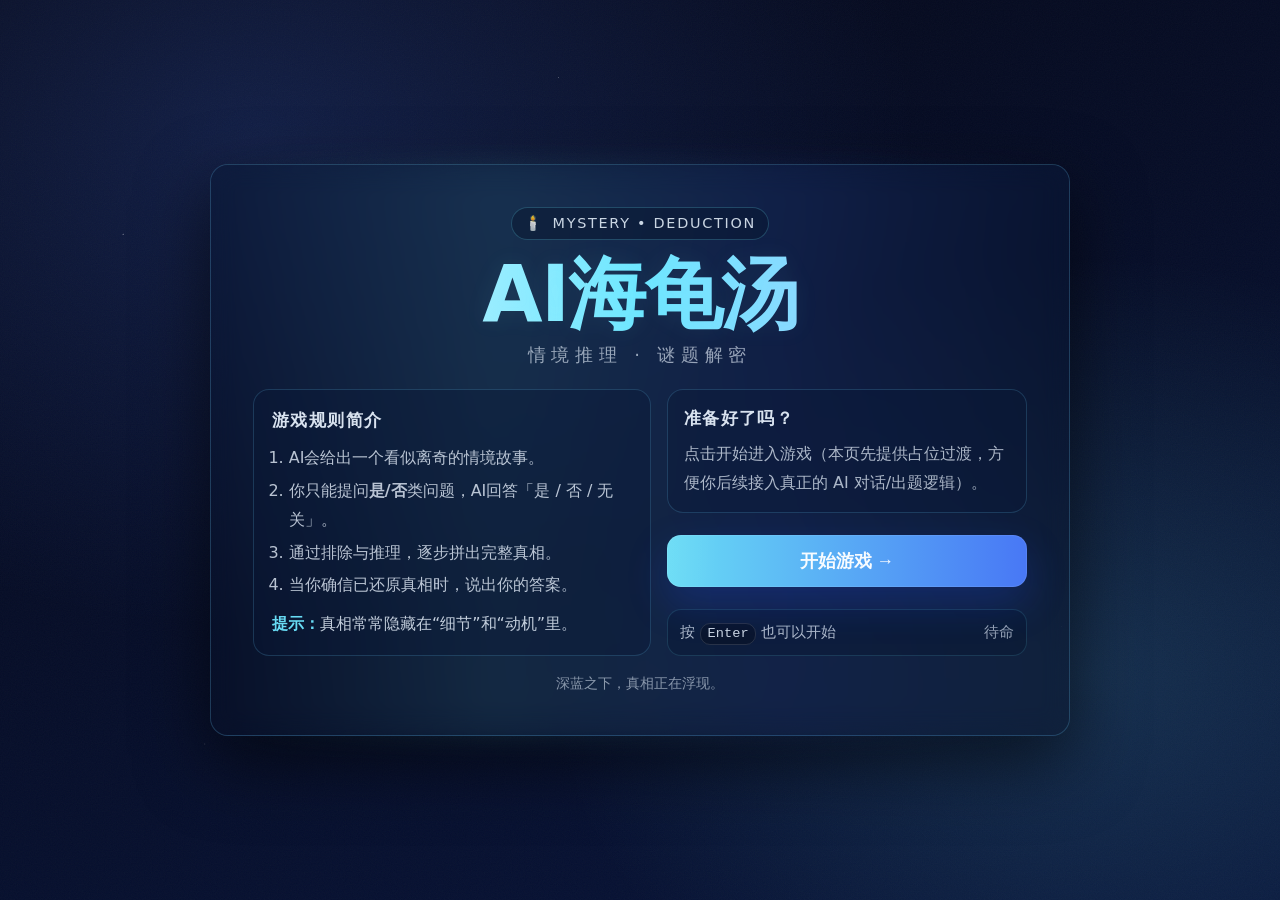
==== index.html @ caad26b7 "update file v1" ====
<!doctype html>
<html lang="zh-CN">
  <head>
    <meta charset="UTF-8" />
    <meta name="viewport" content="width=device-width, initial-scale=1.0" />
    <title>AI海龟汤</title>
    <style>
      :root{
        --bg0:#050818;
        --bg1:#071338;
        --card:rgba(10, 24, 55, .52);
        --cardBorder:rgba(110, 208, 255, .22);
        --text:#eaf4ff;
        --muted:rgba(234, 244, 255, .78);
        --muted2:rgba(234, 244, 255, .62);
        --aqua:#6ee7ff;
        --blue:#4c7dff;
        --glow:rgba(110, 231, 255, .35);
        --shadow:rgba(0,0,0,.55);
        --radius:18px;
      }

      *{ box-sizing:border-box; }
      html, body{ height:100%; }
      body{
        margin:0;
        color:var(--text);
        font-family: ui-sans-serif, system-ui, -apple-system, "Segoe UI", Roboto, "PingFang SC", "Noto Sans CJK SC", "Microsoft YaHei", Arial, sans-serif;
        background: radial-gradient(1200px 900px at 20% 15%, rgba(76, 125, 255, .18) 0%, transparent 55%),
                    radial-gradient(900px 700px at 85% 75%, rgba(110, 231, 255, .14) 0%, transparent 60%),
                    linear-gradient(160deg, var(--bg0), var(--bg1));
        overflow-x:hidden;
      }

      .bg{
        position:fixed;
        inset:0;
        pointer-events:none;
        z-index:-1;
      }
      .bg::before{
        content:"";
        position:absolute;
        inset:-40px;
        background:
          radial-gradient(2px 2px at 12% 28%, rgba(255,255,255,.55), rgba(255,255,255,0) 55%),
          radial-gradient(1px 1px at 44% 12%, rgba(255,255,255,.45), rgba(255,255,255,0) 60%),
          radial-gradient(1.5px 1.5px at 73% 31%, rgba(255,255,255,.35), rgba(255,255,255,0) 62%),
          radial-gradient(1px 1px at 81% 68%, rgba(255,255,255,.30), rgba(255,255,255,0) 60%),
          radial-gradient(1.5px 1.5px at 18% 80%, rgba(255,255,255,.28), rgba(255,255,255,0) 62%);
        filter: blur(.2px);
        opacity:.75;
      }
      .bg::after{
        content:"";
        position:absolute;
        inset:0;
        background-image:url("data:image/svg+xml,%3Csvg xmlns='http://www.w3.org/2000/svg' width='180' height='180'%3E%3Cfilter id='n'%3E%3CfeTurbulence type='fractalNoise' baseFrequency='.85' numOctaves='3' stitchTiles='stitch'/%3E%3C/filter%3E%3Crect width='100%25' height='100%25' filter='url(%23n)' opacity='.25'/%3E%3C/svg%3E");
        background-size:180px 180px;
        opacity:.14;
        mix-blend-mode: overlay;
      }

      .wrap{
        min-height:100%;
        display:grid;
        place-items:center;
        padding: clamp(18px, 4vw, 48px);
      }

      .shell{
        width:min(860px, 100%);
        position:relative;
      }

      .card{
        border-radius: var(--radius);
        background: linear-gradient(180deg, rgba(10, 24, 55, .62), rgba(7, 14, 34, .42));
        border: 1px solid var(--cardBorder);
        box-shadow: 0 26px 70px var(--shadow);
        overflow:hidden;
      }

      .card__inner{
        padding: clamp(18px, 3.4vw, 42px);
        backdrop-filter: blur(12px);
        -webkit-backdrop-filter: blur(12px);
        position:relative;
      }

      .edgeGlow{
        position:absolute;
        inset:-2px;
        background: linear-gradient(90deg, transparent, rgba(110,231,255,.18), rgba(76,125,255,.16), transparent);
        filter: blur(14px);
        opacity:.65;
        pointer-events:none;
      }

      .badge{
        display:inline-flex;
        align-items:center;
        gap:.55rem;
        padding:.45rem .75rem;
        border-radius:999px;
        border:1px solid rgba(110,231,255,.22);
        background: rgba(7, 20, 46, .45);
        color: rgba(234,244,255,.86);
        font-size: .9rem;
        letter-spacing: .12em;
        text-transform: uppercase;
      }

      .title{
        margin: 14px 0 8px;
        font-size: clamp(44px, 6.6vw, 78px);
        font-weight: 900;
        line-height: 1.04;
        letter-spacing: -0.02em;
        text-align:center;
        background: linear-gradient(90deg, #dff8ff, var(--aqua), #b2c7ff);
        -webkit-background-clip:text;
        background-clip:text;
        color: transparent;
        text-shadow: 0 0 24px rgba(110,231,255,.08);
      }

      .subtitle{
        margin:0 0 22px;
        text-align:center;
        color: var(--muted2);
        font-size: clamp(14px, 2.5vw, 18px);
        letter-spacing:.32em;
      }

      .grid{
        display:grid;
        grid-template-columns: 1.05fr .95fr;
        gap: 16px;
        margin-top: 18px;
      }

      .panel{
        border-radius: 16px;
        border: 1px solid rgba(110, 208, 255, .18);
        background: rgba(10, 24, 55, .36);
        padding: 18px;
      }

      .panel h2{
        margin:0 0 12px;
        font-size: 1.08rem;
        letter-spacing: .08em;
        color: rgba(234,244,255,.92);
      }

      .rules{
        margin:0;
        padding-left: 1.05rem;
        color: var(--muted);
        line-height:1.8;
      }
      .rules li{ margin: .25rem 0; }

      .hint{
        margin: 10px 0 0;
        color: rgba(234,244,255,.82);
        line-height:1.7;
      }
      .hint strong{ color: rgba(110,231,255,.95); }

      .ctaArea{
        display:flex;
        flex-direction:column;
        justify-content:space-between;
        gap: 12px;
      }

      .cta{
        width:100%;
        border:0;
        border-radius: 14px;
        padding: 14px 16px;
        font-weight: 800;
        font-size: 1.1rem;
        color: rgba(255,255,255,.96);
        background: linear-gradient(90deg, rgba(110,231,255,.95), rgba(76,125,255,.95));
        box-shadow: 0 16px 40px rgba(33, 78, 255, .22), 0 0 0 1px rgba(255,255,255,.08) inset;
        position:relative;
        cursor:pointer;
        transform: translateZ(0);
        transition: transform .18s ease, box-shadow .18s ease, filter .18s ease;
        overflow:hidden;
      }
      .cta::before{
        content:"";
        position:absolute;
        inset:-40% -60%;
        background: radial-gradient(circle at 30% 30%, rgba(255,255,255,.55), rgba(255,255,255,0) 55%);
        transform: translateX(-35%);
        opacity:.55;
        transition: transform .28s ease, opacity .28s ease;
      }
      .cta:hover{
        transform: translateY(-2px);
        box-shadow: 0 22px 56px rgba(33, 78, 255, .32), 0 0 0 1px rgba(255,255,255,.12) inset, 0 0 44px rgba(110,231,255,.12);
        filter: saturate(1.06);
      }
      .cta:hover::before{
        transform: translateX(0%);
        opacity:.72;
      }
      .cta:active{
        transform: translateY(0px) scale(.99);
      }
      .cta:focus-visible{
        outline: 3px solid rgba(110,231,255,.38);
        outline-offset: 3px;
      }

      .mini{
        display:flex;
        gap: 10px;
        align-items:center;
        justify-content:space-between;
        color: rgba(234,244,255,.72);
        font-size: .95rem;
        padding: 12px 12px;
        border-radius: 14px;
        background: rgba(7, 20, 46, .35);
        border: 1px solid rgba(110,231,255,.14);
      }

      .kbd{
        font-family: ui-monospace, SFMono-Regular, Menlo, Monaco, Consolas, "Liberation Mono", "Courier New", monospace;
        font-size:.9em;
        padding:.18em .5em;
        border-radius: 10px;
        border: 1px solid rgba(255,255,255,.12);
        background: rgba(0,0,0,.25);
        color: rgba(234,244,255,.86);
      }

      .footer{
        margin-top: 18px;
        text-align:center;
        color: rgba(234,244,255,.55);
        font-size: .9rem;
      }

      /* simple page transition */
      .stage{
        display:none;
        text-align:center;
        padding: clamp(22px, 4vw, 50px);
      }
      .stage.is-on{ display:block; }
      .stage h2{
        margin:0 0 10px;
        font-size: clamp(26px, 4vw, 38px);
        letter-spacing:.02em;
      }
      .stage p{
        margin: 0 auto 18px;
        max-width: 56ch;
        color: rgba(234,244,255,.72);
        line-height:1.8;
      }
      .ghost{
        border:1px solid rgba(110,231,255,.26);
        background: rgba(7, 20, 46, .35);
        color: rgba(234,244,255,.92);
        padding: 12px 14px;
        border-radius: 14px;
        font-weight: 700;
        cursor:pointer;
        transition: transform .18s ease, border-color .18s ease, background .18s ease;
      }
      .ghost:hover{
        transform: translateY(-1px);
        border-color: rgba(110,231,255,.42);
        background: rgba(7, 20, 46, .5);
      }
      .ghost:active{
        transform: translateY(0px);
      }

      @media (max-width: 780px){
        .grid{ grid-template-columns: 1fr; }
        .panel{ padding: 16px; }
        .subtitle{ letter-spacing: .22em; }
        .mini{ font-size: .92rem; }
      }

      @media (prefers-reduced-motion: reduce){
        .cta, .cta::before, .ghost{ transition:none; }
        .cta:hover{ transform:none; }
      }
    </style>
  </head>
  <body>
    <div class="bg" aria-hidden="true"></div>
    <main class="wrap">
      <div class="shell">
        <div class="card" role="region" aria-label="AI海龟汤欢迎页">
          <div class="edgeGlow" aria-hidden="true"></div>
          <div class="card__inner">
            <section id="welcome">
              <div style="display:flex; justify-content:center;">
                <span class="badge" aria-label="游戏类型">
                  <span aria-hidden="true">🕯️</span>
                  <span>mystery • deduction</span>
                </span>
              </div>
              <h1 class="title">AI海龟汤</h1>
              <p class="subtitle">情境推理 · 谜题解密</p>

              <div class="grid">
                <div class="panel">
                  <h2>游戏规则简介</h2>
                  <ol class="rules">
                    <li>AI会给出一个看似离奇的情境故事。</li>
                    <li>你只能提问<strong>是/否</strong>类问题，AI回答「是 / 否 / 无关」。</li>
                    <li>通过排除与推理，逐步拼出完整真相。</li>
                    <li>当你确信已还原真相时，说出你的答案。</li>
                  </ol>
                  <p class="hint"><strong>提示：</strong>真相常常隐藏在“细节”和“动机”里。</p>
                </div>

                <div class="ctaArea">
                  <div class="panel" style="padding: 16px 16px 14px;">
                    <h2 style="margin-bottom:10px;">准备好了吗？</h2>
                    <p style="margin:0; color: rgba(234,244,255,.72); line-height:1.8;">
                      点击开始进入游戏（本页先提供占位过渡，方便你后续接入真正的 AI 对话/出题逻辑）。
                    </p>
                  </div>

                  <button id="startBtn" class="cta" type="button">
                    开始游戏 <span aria-hidden="true">→</span>
                  </button>

                  <div class="mini" aria-label="快捷键提示">
                    <span>按 <span class="kbd">Enter</span> 也可以开始</span>
                    <span id="status" aria-live="polite" style="color: rgba(234,244,255,.62);">待命</span>
                  </div>
                </div>
              </div>

              <div class="footer">深蓝之下，真相正在浮现。</div>
            </section>

            <section id="stage" class="stage" aria-label="游戏占位页">
              <h2>游戏即将开始</h2>
              <p>
                这里是“开始游戏”的过渡页。你可以把后续的对话界面、出题逻辑、计时/提示等功能接到这里。
                目前我保留了欢迎页的风格与布局，方便你继续扩展。
              </p>
              <div style="display:flex; gap:10px; justify-content:center; flex-wrap:wrap;">
                <button id="backBtn" class="ghost" type="button">返回欢迎页</button>
                <button id="againBtn" class="ghost" type="button">再来一次过渡</button>
              </div>
              <div class="footer" style="margin-top: 16px;">下一步：把 AI 对话组件挂载到这里。</div>
            </section>
          </div>
        </div>
      </div>
    </main>

    <script>
      (function () {
        const startBtn = document.getElementById("startBtn");
        const backBtn = document.getElementById("backBtn");
        const againBtn = document.getElementById("againBtn");
        const welcome = document.getElementById("welcome");
        const stage = document.getElementById("stage");
        const status = document.getElementById("status");

        const setStatus = (text) => {
          if (!status) return;
          status.textContent = text;
        };

        const enterStage = () => {
          setStatus("进入中…");
          startBtn.disabled = true;
          startBtn.style.opacity = "0.92";
          startBtn.style.cursor = "wait";

          window.setTimeout(() => {
            welcome.style.display = "none";
            stage.classList.add("is-on");
            setStatus("已进入");
            startBtn.disabled = false;
            startBtn.style.opacity = "";
            startBtn.style.cursor = "";
          }, 380);
        };

        const backToWelcome = () => {
          stage.classList.remove("is-on");
          welcome.style.display = "";
          setStatus("待命");
          startBtn.focus();
        };

        startBtn.addEventListener("click", enterStage);
        backBtn.addEventListener("click", backToWelcome);
        againBtn.addEventListener("click", () => {
          backToWelcome();
          window.setTimeout(enterStage, 120);
        });

        window.addEventListener("keydown", (e) => {
          if (e.key === "Enter" && !e.isComposing) {
            if (stage.classList.contains("is-on")) return;
            enterStage();
          }
          if (e.key === "Escape") {
            if (stage.classList.contains("is-on")) backToWelcome();
          }
        });
      })();
    </script>
  </body>
</html>
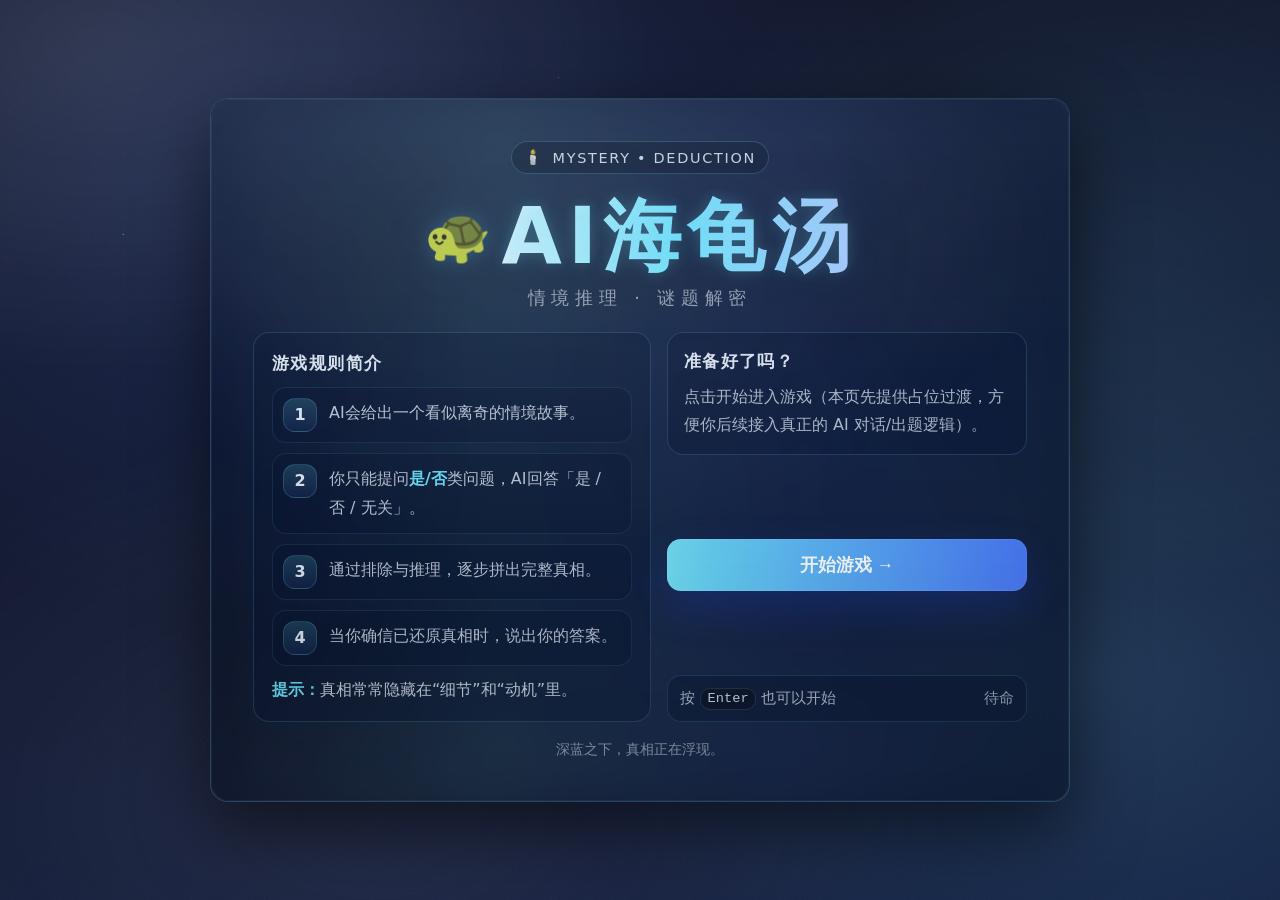
==== commit 8802616c: "1. 背景加上迷雾效果，加入旧纸张、锈迹、指纹、墨迹、撕裂的边缘 2. 标题加上发光效果，松散些 3. 添加一个海龟的emoji图标 4. 规则文字改成更易读的排版" ====
--- a/index.html
+++ b/index.html
@@ -61,6 +61,41 @@
         mix-blend-mode: overlay;
       }
 
+      /* Fog layer + aged paper / stains / fingerprints / ink */
+      .fog{
+        position:fixed;
+        inset:-20%;
+        pointer-events:none;
+        z-index:-1;
+        opacity:.9;
+        filter: blur(18px);
+        mix-blend-mode: screen;
+        background:
+          radial-gradient(900px 520px at 20% 18%, rgba(255,255,255,.11), rgba(255,255,255,0) 62%),
+          radial-gradient(820px 560px at 78% 34%, rgba(110,231,255,.10), rgba(255,255,255,0) 62%),
+          radial-gradient(920px 600px at 35% 78%, rgba(255,255,255,.08), rgba(255,255,255,0) 64%);
+        animation: fogDrift 18s ease-in-out infinite alternate;
+      }
+      .fog::before{
+        content:"";
+        position:absolute;
+        inset:0;
+        background-image:url("data:image/svg+xml,%3Csvg xmlns='http://www.w3.org/2000/svg' width='420' height='420'%3E%3Cfilter id='t'%3E%3CfeTurbulence type='fractalNoise' baseFrequency='.55' numOctaves='2' stitchTiles='stitch'/%3E%3C/filter%3E%3Crect width='100%25' height='100%25' filter='url(%23t)' opacity='.55'/%3E%3C/svg%3E");
+        background-size:420px 420px;
+        opacity:.22;
+        mix-blend-mode: overlay;
+        animation: fogGrain 9s linear infinite;
+      }
+      @keyframes fogDrift{
+        0%{ transform: translate3d(-2.5%, -1.2%, 0) scale(1.03); }
+        50%{ transform: translate3d(2.2%, 1.6%, 0) scale(1.06); }
+        100%{ transform: translate3d(1.0%, -2.2%, 0) scale(1.05); }
+      }
+      @keyframes fogGrain{
+        0%{ transform: translate3d(0,0,0); }
+        100%{ transform: translate3d(-3.5%, 2.5%, 0); }
+      }
+
       .wrap{
         min-height:100%;
         display:grid;
@@ -79,6 +114,7 @@
         border: 1px solid var(--cardBorder);
         box-shadow: 0 26px 70px var(--shadow);
         overflow:hidden;
+        position:relative;
       }
 
       .card__inner{
@@ -86,6 +122,55 @@
         backdrop-filter: blur(12px);
         -webkit-backdrop-filter: blur(12px);
         position:relative;
+      }
+
+      /* torn edge mask + paper / stains overlays inside card */
+      .card::before{
+        content:"";
+        position:absolute;
+        inset:0;
+        pointer-events:none;
+        background:
+          radial-gradient(260px 210px at 78% 22%, rgba(179, 110, 55, .16), rgba(179, 110, 55, 0) 68%),
+          radial-gradient(320px 240px at 18% 78%, rgba(0, 0, 0, .22), rgba(0, 0, 0, 0) 66%),
+          radial-gradient(220px 200px at 22% 22%, rgba(20, 10, 0, .18), rgba(20, 10, 0, 0) 64%),
+          radial-gradient(300px 260px at 68% 72%, rgba(10, 16, 40, .18), rgba(10, 16, 40, 0) 62%);
+        mix-blend-mode: overlay;
+        opacity:.75;
+      }
+      .card::after{
+        content:"";
+        position:absolute;
+        inset:0;
+        pointer-events:none;
+        background:
+          /* old paper grain */
+          url("data:image/svg+xml,%3Csvg xmlns='http://www.w3.org/2000/svg' width='360' height='360'%3E%3Cfilter id='n'%3E%3CfeTurbulence type='fractalNoise' baseFrequency='.9' numOctaves='4' stitchTiles='stitch'/%3E%3C/filter%3E%3Crect width='100%25' height='100%25' filter='url(%23n)' opacity='.55'/%3E%3C/svg%3E"),
+          /* fingerprint-ish rings */
+          url(\"data:image/svg+xml,%3Csvg xmlns='http://www.w3.org/2000/svg' width='480' height='480'%3E%3Cg opacity='.55'%3E%3Cpath d='M240 84c-66 0-120 54-120 120 0 75 42 96 42 154 0 22-10 36-10 36' fill='none' stroke='rgba(255,255,255,.55)' stroke-width='1.2'/%3E%3Cpath d='M240 108c-52 0-94 42-94 94 0 64 36 82 36 138 0 17-7 30-7 30' fill='none' stroke='rgba(255,255,255,.5)' stroke-width='1.1'/%3E%3Cpath d='M240 132c-38 0-70 32-70 70 0 50 28 66 28 116 0 14-5 26-5 26' fill='none' stroke='rgba(255,255,255,.46)' stroke-width='1.05'/%3E%3Cpath d='M240 156c-26 0-46 20-46 46 0 36 20 50 20 92 0 12-4 22-4 22' fill='none' stroke='rgba(255,255,255,.42)' stroke-width='1.0'/%3E%3C/g%3E%3C/svg%3E\");
+        background-size: 360px 360px, 520px 520px;
+        background-position: 0 0, 78% 20%;
+        opacity:.10;
+        mix-blend-mode: soft-light;
+      }
+      .torn{
+        position:absolute;
+        inset:0;
+        pointer-events:none;
+        z-index:2;
+        opacity:.85;
+        filter: drop-shadow(0 20px 40px rgba(0,0,0,.45));
+        mask-image: url(\"data:image/svg+xml,%3Csvg xmlns='http://www.w3.org/2000/svg' viewBox='0 0 100 100'%3E%3Cpath d='M1 3 C 6 1, 10 4, 15 2 C 20 1, 25 5, 30 3 C 35 2, 40 4, 45 2 C 50 1, 55 5, 60 3 C 65 2, 70 4, 75 2 C 80 1, 85 5, 90 3 C 95 2, 98 4, 99 3 L 99 97 C 96 99, 92 96, 88 98 C 84 99, 80 95, 76 97 C 72 98, 68 96, 64 98 C 60 99, 56 95, 52 97 C 48 98, 44 96, 40 98 C 36 99, 32 95, 28 97 C 24 98, 20 96, 16 98 C 12 99, 8 95, 4 97 C 2 98, 1 97, 1 97 Z' fill='white'/%3E%3C/svg%3E\");
+        -webkit-mask-image: url(\"data:image/svg+xml,%3Csvg xmlns='http://www.w3.org/2000/svg' viewBox='0 0 100 100'%3E%3Cpath d='M1 3 C 6 1, 10 4, 15 2 C 20 1, 25 5, 30 3 C 35 2, 40 4, 45 2 C 50 1, 55 5, 60 3 C 65 2, 70 4, 75 2 C 80 1, 85 5, 90 3 C 95 2, 98 4, 99 3 L 99 97 C 96 99, 92 96, 88 98 C 84 99, 80 95, 76 97 C 72 98, 68 96, 64 98 C 60 99, 56 95, 52 97 C 48 98, 44 96, 40 98 C 36 99, 32 95, 28 97 C 24 98, 20 96, 16 98 C 12 99, 8 95, 4 97 C 2 98, 1 97, 1 97 Z' fill='white'/%3E%3C/svg%3E\");
+        mask-size: 100% 100%;
+        -webkit-mask-size: 100% 100%;
+        mask-repeat:no-repeat;
+        -webkit-mask-repeat:no-repeat;
+        background:
+          radial-gradient(80% 70% at 40% 20%, rgba(255,255,255,.08), rgba(255,255,255,0) 70%),
+          linear-gradient(180deg, rgba(255,255,255,.06), rgba(255,255,255,0) 40%, rgba(0,0,0,.12));
+        border-radius: var(--radius);
+        box-shadow: 0 0 0 1px rgba(255,255,255,.06) inset;
       }
 
       .edgeGlow{
@@ -116,13 +201,31 @@
         font-size: clamp(44px, 6.6vw, 78px);
         font-weight: 900;
         line-height: 1.04;
-        letter-spacing: -0.02em;
+        letter-spacing: 0.08em; /* looser */
         text-align:center;
         background: linear-gradient(90deg, #dff8ff, var(--aqua), #b2c7ff);
         -webkit-background-clip:text;
         background-clip:text;
         color: transparent;
-        text-shadow: 0 0 24px rgba(110,231,255,.08);
+        text-shadow:
+          0 0 14px rgba(110,231,255,.20),
+          0 0 32px rgba(110,231,255,.14),
+          0 0 58px rgba(76,125,255,.10);
+        filter: drop-shadow(0 12px 28px rgba(0,0,0,.35));
+      }
+      .titleRow{
+        display:flex;
+        align-items:center;
+        justify-content:center;
+        gap: .65rem;
+        margin-top: 8px;
+      }
+      .turtle{
+        font-size: clamp(34px, 5.2vw, 54px);
+        filter:
+          drop-shadow(0 0 10px rgba(110,231,255,.20))
+          drop-shadow(0 0 24px rgba(76,125,255,.10));
+        transform: translateY(2px);
       }
 
       .subtitle{
@@ -156,11 +259,41 @@
 
       .rules{
         margin:0;
-        padding-left: 1.05rem;
+        padding:0;
+        list-style:none;
         color: var(--muted);
-        line-height:1.8;
-      }
-      .rules li{ margin: .25rem 0; }
+        line-height:1.85;
+      }
+      .rules li{
+        display:flex;
+        gap: 12px;
+        padding: 10px 10px;
+        border-radius: 14px;
+        background: rgba(7, 20, 46, .26);
+        border: 1px solid rgba(110,231,255,.10);
+      }
+      .rules li + li{ margin-top: 10px; }
+      .rules .num{
+        width: 34px;
+        height: 34px;
+        flex: 0 0 34px;
+        display:grid;
+        place-items:center;
+        border-radius: 12px;
+        background: linear-gradient(180deg, rgba(110,231,255,.18), rgba(76,125,255,.10));
+        border: 1px solid rgba(110,231,255,.18);
+        color: rgba(234,244,255,.92);
+        font-weight: 800;
+        font-variant-numeric: tabular-nums;
+      }
+      .rules .txt{
+        flex:1;
+        min-width: 0;
+      }
+      .rules strong{
+        color: rgba(110,231,255,.95);
+        font-weight: 800;
+      }
 
       .hint{
         margin: 10px 0 0;
@@ -290,6 +423,7 @@
         .panel{ padding: 16px; }
         .subtitle{ letter-spacing: .22em; }
         .mini{ font-size: .92rem; }
+        .rules li{ padding: 10px 10px; }
       }
 
       @media (prefers-reduced-motion: reduce){
@@ -300,10 +434,12 @@
   </head>
   <body>
     <div class="bg" aria-hidden="true"></div>
+    <div class="fog" aria-hidden="true"></div>
     <main class="wrap">
       <div class="shell">
         <div class="card" role="region" aria-label="AI海龟汤欢迎页">
           <div class="edgeGlow" aria-hidden="true"></div>
+          <div class="torn" aria-hidden="true"></div>
           <div class="card__inner">
             <section id="welcome">
               <div style="display:flex; justify-content:center;">
@@ -312,18 +448,33 @@
                   <span>mystery • deduction</span>
                 </span>
               </div>
-              <h1 class="title">AI海龟汤</h1>
+              <div class="titleRow" aria-label="游戏标题">
+                <span class="turtle" aria-hidden="true">🐢</span>
+                <h1 class="title">AI海龟汤</h1>
+              </div>
               <p class="subtitle">情境推理 · 谜题解密</p>
 
               <div class="grid">
                 <div class="panel">
                   <h2>游戏规则简介</h2>
-                  <ol class="rules">
-                    <li>AI会给出一个看似离奇的情境故事。</li>
-                    <li>你只能提问<strong>是/否</strong>类问题，AI回答「是 / 否 / 无关」。</li>
-                    <li>通过排除与推理，逐步拼出完整真相。</li>
-                    <li>当你确信已还原真相时，说出你的答案。</li>
-                  </ol>
+                  <ul class="rules" aria-label="规则列表">
+                    <li>
+                      <span class="num" aria-hidden="true">1</span>
+                      <span class="txt">AI会给出一个看似离奇的情境故事。</span>
+                    </li>
+                    <li>
+                      <span class="num" aria-hidden="true">2</span>
+                      <span class="txt">你只能提问<strong>是/否</strong>类问题，AI回答「是 / 否 / 无关」。</span>
+                    </li>
+                    <li>
+                      <span class="num" aria-hidden="true">3</span>
+                      <span class="txt">通过排除与推理，逐步拼出完整真相。</span>
+                    </li>
+                    <li>
+                      <span class="num" aria-hidden="true">4</span>
+                      <span class="txt">当你确信已还原真相时，说出你的答案。</span>
+                    </li>
+                  </ul>
                   <p class="hint"><strong>提示：</strong>真相常常隐藏在“细节”和“动机”里。</p>
                 </div>
 
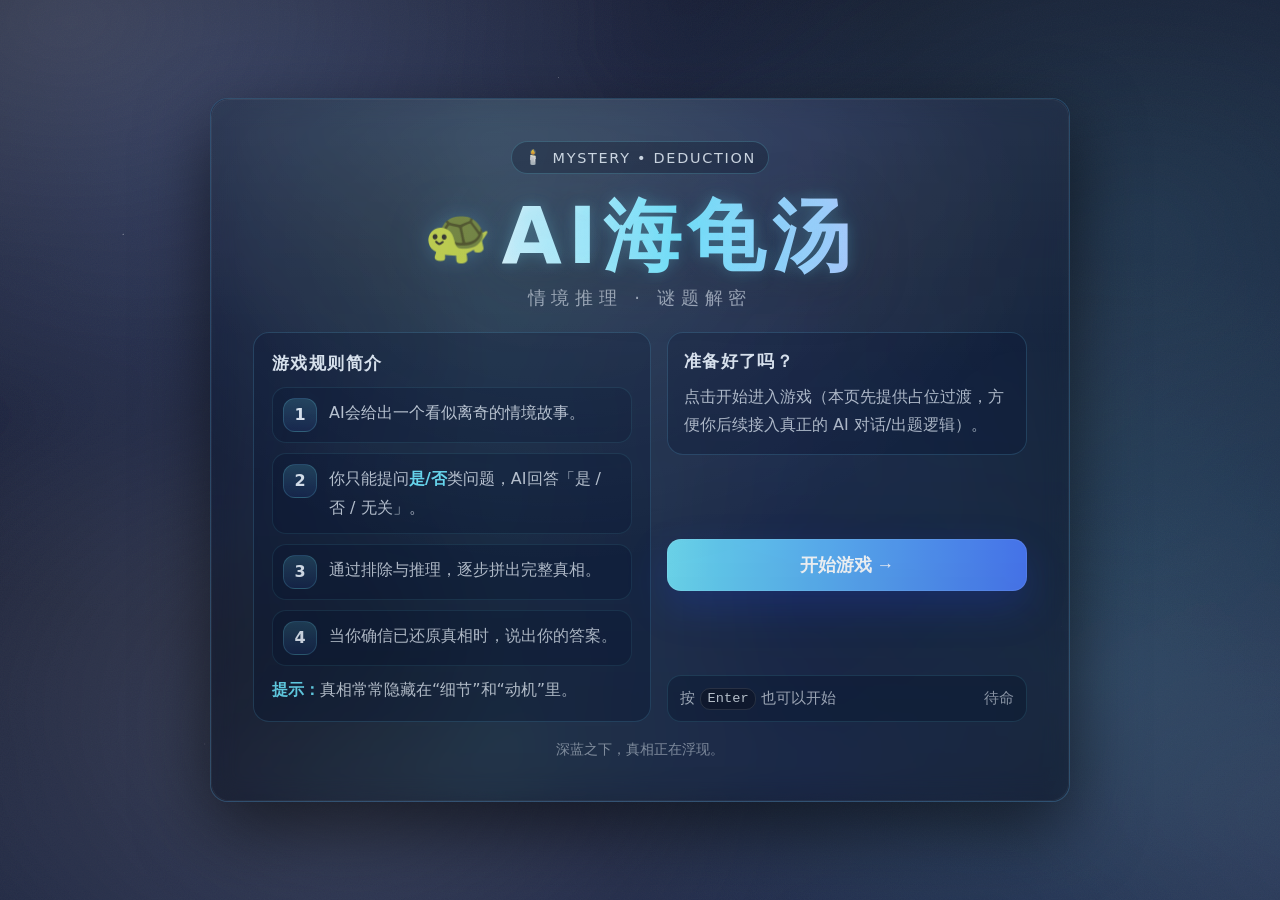
==== commit 5869dfea: "add game v1" ====
--- a/index.html
+++ b/index.html
@@ -8,6 +8,8 @@
       :root{
         --bg0:#050818;
         --bg1:#071338;
+        --paperWarm: rgba(210, 176, 110, .18);
+        --paperWarm2: rgba(170, 120, 60, .14);
         --card:rgba(10, 24, 55, .52);
         --cardBorder:rgba(110, 208, 255, .22);
         --text:#eaf4ff;
@@ -67,14 +69,15 @@
         inset:-20%;
         pointer-events:none;
         z-index:-1;
-        opacity:.9;
-        filter: blur(18px);
+        opacity:1;
+        filter: blur(16px) contrast(1.06);
         mix-blend-mode: screen;
         background:
-          radial-gradient(900px 520px at 20% 18%, rgba(255,255,255,.11), rgba(255,255,255,0) 62%),
-          radial-gradient(820px 560px at 78% 34%, rgba(110,231,255,.10), rgba(255,255,255,0) 62%),
-          radial-gradient(920px 600px at 35% 78%, rgba(255,255,255,.08), rgba(255,255,255,0) 64%);
-        animation: fogDrift 18s ease-in-out infinite alternate;
+          radial-gradient(980px 640px at 18% 16%, rgba(255,255,255,.14), rgba(255,255,255,0) 64%),
+          radial-gradient(880px 620px at 78% 32%, rgba(110,231,255,.12), rgba(255,255,255,0) 64%),
+          radial-gradient(1020px 720px at 34% 78%, rgba(255,255,255,.11), rgba(255,255,255,0) 66%),
+          radial-gradient(860px 600px at 88% 82%, rgba(255,255,255,.08), rgba(255,255,255,0) 64%);
+        animation: fogDrift 12s ease-in-out infinite alternate;
       }
       .fog::before{
         content:"";
@@ -82,18 +85,35 @@
         inset:0;
         background-image:url("data:image/svg+xml,%3Csvg xmlns='http://www.w3.org/2000/svg' width='420' height='420'%3E%3Cfilter id='t'%3E%3CfeTurbulence type='fractalNoise' baseFrequency='.55' numOctaves='2' stitchTiles='stitch'/%3E%3C/filter%3E%3Crect width='100%25' height='100%25' filter='url(%23t)' opacity='.55'/%3E%3C/svg%3E");
         background-size:420px 420px;
-        opacity:.22;
+        opacity:.30;
         mix-blend-mode: overlay;
-        animation: fogGrain 9s linear infinite;
+        animation: fogGrain 6.5s linear infinite;
+      }
+      .fog::after{
+        content:"";
+        position:absolute;
+        inset:0;
+        background:
+          radial-gradient(760px 520px at 52% 45%, rgba(255,255,255,.12), rgba(255,255,255,0) 62%),
+          radial-gradient(820px 580px at 30% 62%, rgba(255,255,255,.10), rgba(255,255,255,0) 64%),
+          radial-gradient(780px 540px at 74% 58%, rgba(110,231,255,.08), rgba(255,255,255,0) 62%);
+        opacity:.55;
+        filter: blur(22px);
+        mix-blend-mode: screen;
+        animation: fogPulse 8.5s ease-in-out infinite;
       }
       @keyframes fogDrift{
-        0%{ transform: translate3d(-2.5%, -1.2%, 0) scale(1.03); }
-        50%{ transform: translate3d(2.2%, 1.6%, 0) scale(1.06); }
-        100%{ transform: translate3d(1.0%, -2.2%, 0) scale(1.05); }
+        0%{ transform: translate3d(-4.6%, -2.8%, 0) scale(1.06); }
+        50%{ transform: translate3d(3.8%, 2.6%, 0) scale(1.10); }
+        100%{ transform: translate3d(2.0%, -4.2%, 0) scale(1.08); }
       }
       @keyframes fogGrain{
         0%{ transform: translate3d(0,0,0); }
         100%{ transform: translate3d(-3.5%, 2.5%, 0); }
+      }
+      @keyframes fogPulse{
+        0%, 100%{ opacity:.42; transform: translate3d(0,0,0) scale(1.02); }
+        50%{ opacity:.62; transform: translate3d(1.2%, -1.0%, 0) scale(1.06); }
       }
 
       .wrap{
@@ -110,7 +130,9 @@
 
       .card{
         border-radius: var(--radius);
-        background: linear-gradient(180deg, rgba(10, 24, 55, .62), rgba(7, 14, 34, .42));
+        background:
+          radial-gradient(1200px 520px at 50% 0%, rgba(255,255,255,.06), rgba(255,255,255,0) 55%),
+          linear-gradient(180deg, rgba(10, 24, 55, .62), rgba(7, 14, 34, .42));
         border: 1px solid var(--cardBorder);
         box-shadow: 0 26px 70px var(--shadow);
         overflow:hidden;
@@ -131,12 +153,15 @@
         inset:0;
         pointer-events:none;
         background:
+          /* warm aged-paper wash */
+          radial-gradient(700px 520px at 30% 18%, var(--paperWarm), rgba(210,176,110,0) 64%),
+          radial-gradient(760px 560px at 78% 30%, var(--paperWarm2), rgba(170,120,60,0) 66%),
           radial-gradient(260px 210px at 78% 22%, rgba(179, 110, 55, .16), rgba(179, 110, 55, 0) 68%),
           radial-gradient(320px 240px at 18% 78%, rgba(0, 0, 0, .22), rgba(0, 0, 0, 0) 66%),
           radial-gradient(220px 200px at 22% 22%, rgba(20, 10, 0, .18), rgba(20, 10, 0, 0) 64%),
           radial-gradient(300px 260px at 68% 72%, rgba(10, 16, 40, .18), rgba(10, 16, 40, 0) 62%);
         mix-blend-mode: overlay;
-        opacity:.75;
+        opacity:.92;
       }
       .card::after{
         content:"";
@@ -150,8 +175,9 @@
           url(\"data:image/svg+xml,%3Csvg xmlns='http://www.w3.org/2000/svg' width='480' height='480'%3E%3Cg opacity='.55'%3E%3Cpath d='M240 84c-66 0-120 54-120 120 0 75 42 96 42 154 0 22-10 36-10 36' fill='none' stroke='rgba(255,255,255,.55)' stroke-width='1.2'/%3E%3Cpath d='M240 108c-52 0-94 42-94 94 0 64 36 82 36 138 0 17-7 30-7 30' fill='none' stroke='rgba(255,255,255,.5)' stroke-width='1.1'/%3E%3Cpath d='M240 132c-38 0-70 32-70 70 0 50 28 66 28 116 0 14-5 26-5 26' fill='none' stroke='rgba(255,255,255,.46)' stroke-width='1.05'/%3E%3Cpath d='M240 156c-26 0-46 20-46 46 0 36 20 50 20 92 0 12-4 22-4 22' fill='none' stroke='rgba(255,255,255,.42)' stroke-width='1.0'/%3E%3C/g%3E%3C/svg%3E\");
         background-size: 360px 360px, 520px 520px;
         background-position: 0 0, 78% 20%;
-        opacity:.10;
+        opacity:.16;
         mix-blend-mode: soft-light;
+        filter: sepia(.55) saturate(.9);
       }
       .torn{
         position:absolute;
@@ -384,7 +410,7 @@
       /* simple page transition */
       .stage{
         display:none;
-        text-align:center;
+        text-align:left;
         padding: clamp(22px, 4vw, 50px);
       }
       .stage.is-on{ display:block; }
@@ -398,6 +424,180 @@
         max-width: 56ch;
         color: rgba(234,244,255,.72);
         line-height:1.8;
+      }
+      .stageGrid{
+        display:grid;
+        grid-template-columns: 1fr;
+        gap: 14px;
+        margin-top: 10px;
+      }
+      .row{
+        display:flex;
+        gap: 10px;
+        flex-wrap:wrap;
+        align-items:center;
+      }
+      .field{
+        display:flex;
+        flex-direction:column;
+        gap: 6px;
+        min-width: min(320px, 100%);
+        flex: 1;
+      }
+      label{
+        font-size:.92rem;
+        color: rgba(234,244,255,.70);
+        letter-spacing:.06em;
+      }
+      select, input[type="text"], textarea{
+        width:100%;
+        border-radius: 14px;
+        border: 1px solid rgba(110,231,255,.16);
+        background: rgba(7, 20, 46, .40);
+        color: rgba(234,244,255,.92);
+        padding: 12px 12px;
+        outline:none;
+      }
+      textarea{
+        resize: vertical;
+        min-height: 88px;
+        line-height:1.65;
+      }
+      select:focus-visible, input[type="text"]:focus-visible, textarea:focus-visible{
+        outline: 3px solid rgba(110,231,255,.28);
+        outline-offset: 3px;
+      }
+      .pill{
+        display:inline-flex;
+        align-items:center;
+        gap:.5rem;
+        padding:.45rem .75rem;
+        border-radius:999px;
+        border:1px solid rgba(110,231,255,.14);
+        background: rgba(7, 20, 46, .28);
+        color: rgba(234,244,255,.74);
+        font-size:.9rem;
+        white-space:nowrap;
+      }
+      .chat{
+        border-radius: 16px;
+        border: 1px solid rgba(110,231,255,.14);
+        background: rgba(10, 24, 55, .30);
+        overflow:hidden;
+      }
+      .chatHeader{
+        padding: 12px 14px;
+        display:flex;
+        align-items:center;
+        justify-content:space-between;
+        gap: 10px;
+        border-bottom: 1px solid rgba(110,231,255,.12);
+        background: rgba(7, 20, 46, .26);
+      }
+      .chatLog{
+        padding: 12px;
+        max-height: min(48vh, 420px);
+        overflow:auto;
+      }
+      .msg{
+        display:flex;
+        gap: 10px;
+        padding: 10px 10px;
+        border-radius: 14px;
+        border: 1px solid rgba(255,255,255,.06);
+        background: rgba(0,0,0,.12);
+        margin-bottom: 10px;
+      }
+      .msg--ai{
+        border-color: rgba(110,231,255,.14);
+        background: rgba(7, 20, 46, .22);
+      }
+      .msg--me{
+        border-color: rgba(76,125,255,.14);
+        background: rgba(15, 24, 64, .22);
+      }
+      .avatar{
+        flex: 0 0 34px;
+        width: 34px;
+        height: 34px;
+        border-radius: 12px;
+        display:grid;
+        place-items:center;
+        background: linear-gradient(180deg, rgba(110,231,255,.18), rgba(76,125,255,.10));
+        border: 1px solid rgba(110,231,255,.18);
+      }
+      .bubble{
+        flex: 1;
+        min-width: 0;
+      }
+      .meta{
+        display:flex;
+        align-items:center;
+        justify-content:space-between;
+        gap: 10px;
+        margin-bottom: 6px;
+        color: rgba(234,244,255,.64);
+        font-size: .85rem;
+        letter-spacing:.06em;
+      }
+      .text{
+        color: rgba(234,244,255,.90);
+        line-height:1.75;
+        white-space:pre-wrap;
+        word-break: break-word;
+      }
+      .chatFooter{
+        padding: 12px;
+        border-top: 1px solid rgba(110,231,255,.12);
+        background: rgba(7, 20, 46, .20);
+      }
+      .sendRow{
+        display:flex;
+        gap: 10px;
+        align-items:stretch;
+      }
+      .sendRow input[type="text"]{
+        flex: 1;
+        min-width: 0;
+      }
+      .btn{
+        border:1px solid rgba(110,231,255,.26);
+        background: rgba(7, 20, 46, .35);
+        color: rgba(234,244,255,.92);
+        padding: 12px 14px;
+        border-radius: 14px;
+        font-weight: 800;
+        cursor:pointer;
+        transition: transform .18s ease, border-color .18s ease, background .18s ease, filter .18s ease;
+        white-space:nowrap;
+      }
+      .btn:hover{
+        transform: translateY(-1px);
+        border-color: rgba(110,231,255,.42);
+        background: rgba(7, 20, 46, .5);
+        filter: saturate(1.04);
+      }
+      .btn:active{ transform: translateY(0px) scale(.99); }
+      .btn:focus-visible{
+        outline: 3px solid rgba(110,231,255,.28);
+        outline-offset: 3px;
+      }
+      .btn--primary{
+        border:0;
+        background: linear-gradient(90deg, rgba(110,231,255,.95), rgba(76,125,255,.95));
+        color: rgba(255,255,255,.96);
+        box-shadow: 0 14px 36px rgba(33, 78, 255, .22), 0 0 0 1px rgba(255,255,255,.08) inset;
+      }
+      .btn--primary:hover{
+        box-shadow: 0 18px 48px rgba(33, 78, 255, .32), 0 0 0 1px rgba(255,255,255,.12) inset, 0 0 42px rgba(110,231,255,.10);
+      }
+      .btn:disabled{
+        opacity:.6;
+        cursor:not-allowed;
+        transform:none;
+      }
+      @media (max-width: 780px){
+        .sendRow{ flex-direction:column; }
       }
       .ghost{
         border:1px solid rgba(110,231,255,.26);
@@ -501,16 +701,98 @@
             </section>
 
             <section id="stage" class="stage" aria-label="游戏占位页">
-              <h2>游戏即将开始</h2>
-              <p>
-                这里是“开始游戏”的过渡页。你可以把后续的对话界面、出题逻辑、计时/提示等功能接到这里。
-                目前我保留了欢迎页的风格与布局，方便你继续扩展。
+              <h2>迷雾之下：海龟汤推理</h2>
+              <p style="max-width:none; margin: 0 0 10px;">
+                欢迎来到未知的迷雾中。你需要通过<strong>封闭式</strong>提问，逼近隐藏的真相——记住，看到的不一定是真实的。
               </p>
-              <div style="display:flex; gap:10px; justify-content:center; flex-wrap:wrap;">
-                <button id="backBtn" class="ghost" type="button">返回欢迎页</button>
-                <button id="againBtn" class="ghost" type="button">再来一次过渡</button>
+
+              <div class="stageGrid">
+                <div class="panel">
+                  <div class="row" style="justify-content:space-between;">
+                    <span class="pill"><span aria-hidden="true">🗂️</span><span id="caseMeta">未选择汤面</span></span>
+                    <span class="pill"><span aria-hidden="true">⏳</span><span id="timeMeta">—</span></span>
+                    <span class="pill"><span aria-hidden="true">🎭</span><span id="sceneMeta">—</span></span>
+                  </div>
+
+                  <div class="row" style="margin-top:12px;">
+                    <div class="field">
+                      <label for="difficulty">难度</label>
+                      <select id="difficulty">
+                        <option value="all">全部</option>
+                        <option value="basic">基础级</option>
+                        <option value="advanced">进阶级</option>
+                        <option value="expert">烧脑级</option>
+                      </select>
+                    </div>
+                    <div class="field">
+                      <label for="theme">主题</label>
+                      <select id="theme">
+                        <option value="all">全部</option>
+                        <option value="locked_room">密室谜案</option>
+                        <option value="disappearance">失踪之谜</option>
+                        <option value="retro">复古悬疑</option>
+                        <option value="mind_trick">心理诡计</option>
+                        <option value="urban_legend">都市怪谈</option>
+                      </select>
+                    </div>
+                    <div class="field">
+                      <label for="caseSelect">选择汤面</label>
+                      <select id="caseSelect"></select>
+                    </div>
+                  </div>
+
+                  <div class="row" style="margin-top:12px;">
+                    <div class="field" style="min-width: min(220px, 100%); flex: .7;">
+                      <label for="hintLevel">提示强度（1-3）</label>
+                      <select id="hintLevel">
+                        <option value="1">1（轻提示）</option>
+                        <option value="2" selected>2（中提示）</option>
+                        <option value="3">3（强提示，接近谜底）</option>
+                      </select>
+                    </div>
+                    <div class="field" style="min-width: min(220px, 100%); flex: .7;">
+                      <label for="mood">氛围强度</label>
+                      <select id="mood">
+                        <option value="light">轻度悬疑</option>
+                        <option value="heavy" selected>重度悬疑</option>
+                      </select>
+                    </div>
+                    <div class="row" style="gap:10px; margin-top: 22px;">
+                      <button id="startCaseBtn" class="btn btn--primary" type="button">启动本局</button>
+                      <button id="backBtn" class="btn" type="button">返回欢迎页</button>
+                    </div>
+                  </div>
+
+                  <div class="row" style="margin-top:12px;">
+                    <div class="field">
+                      <label for="setupText">汤面</label>
+                      <textarea id="setupText" readonly></textarea>
+                    </div>
+                  </div>
+                </div>
+
+                <div class="chat">
+                  <div class="chatHeader">
+                    <span class="pill"><span aria-hidden="true">🕯️</span><span>提问只能得到：是 / 否 / 无关紧要</span></span>
+                    <div class="row" style="gap:8px;">
+                      <button id="hintBtn" class="btn" type="button">提示</button>
+                      <button id="revealBtn" class="btn" type="button">揭晓谜底</button>
+                    </div>
+                  </div>
+                  <div id="chatLog" class="chatLog" aria-label="对话记录"></div>
+                  <div class="chatFooter">
+                    <div class="sendRow">
+                      <input id="qInput" type="text" placeholder="输入封闭式问题，例如：死者是自杀的吗？" />
+                      <button id="askBtn" class="btn btn--primary" type="button">提问</button>
+                    </div>
+                    <div class="row" style="margin-top:10px; justify-content:space-between;">
+                      <span class="pill"><span aria-hidden="true">🧠</span><span id="progressMeta">线索：0 / 0</span></span>
+                      <span class="pill"><span aria-hidden="true">🗝️</span><span id="hintMeta">提示：0</span></span>
+                      <span class="pill"><span aria-hidden="true">📜</span><span id="ruleMeta">规则：严格</span></span>
+                    </div>
+                  </div>
+                </div>
               </div>
-              <div class="footer" style="margin-top: 16px;">下一步：把 AI 对话组件挂载到这里。</div>
             </section>
           </div>
         </div>
@@ -556,10 +838,12 @@
 
         startBtn.addEventListener("click", enterStage);
         backBtn.addEventListener("click", backToWelcome);
-        againBtn.addEventListener("click", () => {
-          backToWelcome();
-          window.setTimeout(enterStage, 120);
-        });
+        if (againBtn) {
+          againBtn.addEventListener("click", () => {
+            backToWelcome();
+            window.setTimeout(enterStage, 120);
+          });
+        }
 
         window.addEventListener("keydown", (e) => {
           if (e.key === "Enter" && !e.isComposing) {
@@ -572,5 +856,620 @@
         });
       })();
     </script>
+
+    <script>
+      (function () {
+        // ---------------------------
+        // Data: Turtle Soup library
+        // ---------------------------
+        const DIFFICULTY_LABEL = {
+          basic: "基础级",
+          advanced: "进阶级",
+          expert: "烧脑级",
+        };
+
+        const THEME_LABEL = {
+          locked_room: "密室谜案",
+          disappearance: "失踪之谜",
+          retro: "复古悬疑",
+          mind_trick: "心理诡计",
+          urban_legend: "都市怪谈",
+        };
+
+        /** @type {Array<any>} */
+        const SOUPS = [
+          {
+            id: "B-LOCK-001",
+            title: "蜡烛与反锁门",
+            difficulty: "basic",
+            theme: "locked_room",
+            scene: "单人 / 多人组队",
+            estimated: "5-10 分钟",
+            taboo: ["窗户缝", "绳子", "钥匙在外面", "通风孔"],
+            setup:
+              "午夜的旧宅里，客厅的门从内部反锁。\n主人倒在地毯上，手边只有半支燃尽的蜡烛。\n屋里没有打斗痕迹，也没有人进出。\n发生了什么？",
+            answer:
+              "主人并非被人闯入谋杀。\n他在反锁的客厅里点燃蜡烛取暖，却因通风不良导致缺氧昏迷。\n蜡烛持续燃烧、消耗氧气，进一步加重缺氧。\n他最终倒下。\n所谓“密室”只是反锁与信息误导带来的错觉。",
+            recap: [
+              "反锁门让人误判必须“有人进出”。",
+              "蜡烛是关键：它不仅提供光，也会持续消耗氧气。",
+              "缺氧可以在无外力的情况下造成致命后果。",
+            ],
+            keyClues: [
+              { tag: "candle", text: "蜡烛与死亡有关" },
+              { tag: "oxygen", text: "死因与缺氧/空气有关" },
+              { tag: "noIntruder", text: "确实无人进入" },
+            ],
+            hints: {
+              1: "注意：蜡烛不是装饰，它在“改变”现场。",
+              2: "想想：封闭空间里，蜡烛燃烧会带来什么后果？",
+              3: "死因与氧气有关。不是刀枪，也不是他人闯入。",
+            },
+            qa: [
+              { tag: "noIntruder", any: ["有人进入", "有人进出", "有人来过", "闯入"], a: "否" },
+              { tag: "candle", any: ["蜡烛", "烛", "燃烧"], a: "是" },
+              { tag: "oxygen", any: ["缺氧", "氧气", "窒息", "一氧化碳", "通风"], a: "是" },
+              { any: ["自杀"], a: "否" },
+              { any: ["谋杀", "他杀"], a: "否" },
+              { any: ["打斗", "挣扎"], a: "否" },
+              { any: ["门锁", "反锁", "锁"], a: "是" },
+              { a: "无关紧要" },
+            ],
+          },
+          {
+            id: "A-RET-002",
+            title: "遗书不属于他",
+            difficulty: "advanced",
+            theme: "retro",
+            scene: "单人 / 多人组队",
+            estimated: "10-20 分钟",
+            taboo: ["换字迹", "假名", "旧报纸", "收信人"],
+            setup:
+              "雨夜的小旅馆里，一个男人死在房间。\n桌上有一封遗书，语气像是在告别。\n可老板说：他白天还在兴奋地订明天的车票。\n遗书是真的，但他不是自杀。\n发生了什么？",
+            answer:
+              "遗书确实存在，却并不是写给“死者”的。\n男人误拿了别人寄来的信件（或被调包），遗书的内容让人误以为他将自杀。\n他真正的死因与意外有关：旅馆炉火通风不良产生一氧化碳，夜里窒息身亡。\n白天他仍计划出行，符合“非自杀”的事实。",
+            recap: [
+              "遗书是真，但“署名/收信人/对象”被误读。",
+              "白天订票说明他没有自杀动机。",
+              "密闭空间 + 炉火/通风问题导致一氧化碳中毒。",
+            ],
+            keyClues: [
+              { tag: "letterMisread", text: "遗书与死者身份不完全对应" },
+              { tag: "co", text: "死因与一氧化碳/通风有关" },
+              { tag: "noMurder", text: "不是他杀" },
+            ],
+            hints: {
+              1: "“遗书是真的”并不等于“写给他”。",
+              2: "注意：旅馆这种地方，夜里有什么常见的隐形危险？",
+              3: "一氧化碳。遗书是误导视线的真证据。",
+            },
+            qa: [
+              { tag: "noMurder", any: ["他杀", "谋杀", "凶手", "被杀"], a: "否" },
+              { any: ["自杀"], a: "否" },
+              { tag: "letterMisread", any: ["遗书写给他", "遗书是他写的", "字迹是他的"], a: "否" },
+              { tag: "letterMisread", any: ["遗书", "信", "收信人", "署名", "写给谁"], a: "是" },
+              { tag: "co", any: ["一氧化碳", "煤气", "炉火", "通风", "窒息", "缺氧"], a: "是" },
+              { any: ["打斗", "挣扎"], a: "否" },
+              { a: "无关紧要" },
+            ],
+          },
+          {
+            id: "E-MIND-003",
+            title: "凶手与死者同一人",
+            difficulty: "expert",
+            theme: "mind_trick",
+            scene: "单人（更佳）/ 多人组队",
+            estimated: "10-20 分钟",
+            taboo: ["分身", "双重身份", "镜子", "录音"],
+            setup:
+              "清晨，警局接到报案：\n“凶手已经抓到了。”\n现场只有一具尸体，没有第二个人。\n可卷宗最后写着：凶手和死者是同一人。\n这不是灵异。\n发生了什么？",
+            answer:
+              "所谓“凶手”和“死者”指向同一位自然人，但对应不同的“身份/责任”。\n他在实施犯罪后，为逃避追捕伪造了“抓到凶手”的假象：留下自证其罪的证据与指向自己的线索。\n随后他因意外（或自身行为导致的非他杀）死亡。\n案件结案时，警方确认：导致死亡的直接原因并非他人暴力，而“犯罪者”也确实是他本人——于是出现“凶手与死者同一人”的表述。",
+            recap: [
+              "同一人可以同时承担“犯罪者身份”与“死亡者身份”。",
+              "关键在于：死亡不是他杀，但案件仍有犯罪行为。",
+              "“凶手已抓到”是一句被设计的误导。",
+            ],
+            keyClues: [
+              { tag: "samePerson", text: "同一人承担两种身份" },
+              { tag: "notSupernatural", text: "不是灵异" },
+              { tag: "notMurder", text: "死亡本身不是他杀" },
+            ],
+            hints: {
+              1: "把“凶手”和“死者”当成两个身份标签，而不是两个人。",
+              2: "关注：这起案件里可能存在“犯罪行为”，但“死亡原因”并非他人暴力。",
+              3: "他犯罪后留下自证其罪的线索，又在之后意外身亡。于是凶手=死者。",
+            },
+            qa: [
+              { tag: "notSupernatural", any: ["灵异", "鬼", "超自然", "诅咒"], a: "否" },
+              { tag: "notMurder", any: ["他杀", "谋杀", "被杀", "凶器", "第三者杀"], a: "否" },
+              { tag: "samePerson", any: ["同一人", "一个人", "身份", "两种身份"], a: "是" },
+              { any: ["自杀"], a: "无关紧要" },
+              { any: ["有人在现场", "第二个人", "目击者当场看到"], a: "否" },
+              { any: ["报案", "电话", "短信", "留言"], a: "是" },
+              { a: "无关紧要" },
+            ],
+          },
+        ];
+
+        // ---------------------------
+        // Engine: session + intent + rules
+        // ---------------------------
+        const SESSIONS = new Map(); // gameId -> session
+
+        const nowId = () => "G-" + Date.now().toString(36) + "-" + Math.random().toString(16).slice(2, 8);
+
+        const normalize = (s) =>
+          String(s || "")
+            .trim()
+            .replace(/\s+/g, " ")
+            .replace(/[？?!.。！，,；;：:]/g, "")
+            .toLowerCase();
+
+        const containsAny = (text, keywords) => keywords.some((k) => text.includes(String(k).toLowerCase()));
+
+        const isRevealIntent = (raw) => /揭晓|谜底|答案|真相|复盘|公布/.test(raw);
+        const isHintIntent = (raw) => /提示|线索|卡住|帮帮|给点方向/.test(raw);
+
+        const classifyQuestion = (raw) => {
+          const s = String(raw || "").trim();
+          if (!s) return { kind: "empty" };
+          if (isRevealIntent(s)) return { kind: "reveal" };
+          if (isHintIntent(s)) return { kind: "hint" };
+
+          // "open" when user asks for explanation/whole story
+          if (/发生了什么|到底怎么|怎么回事|请解释|讲讲|还原|推理过程|为什么会这样/.test(s)) return { kind: "open" };
+
+          // "probing" when user asks meta about trick
+          if (/密室诡计|叙诡|反转|多重诡计|是不是.*诡计|套路|类型/.test(s)) return { kind: "probing" };
+
+          // closed yes/no-ish heuristics
+          if (/[吗么]/.test(s) || /是否|是不是|有没有|能否|可否|会不会/.test(s)) return { kind: "closed" };
+
+          // fallback
+          return { kind: "open" };
+        };
+
+        const moodLine = (mood, key) => {
+          const heavy = {
+            welcome: "迷雾在脚边盘旋。请用具体的问题切开它。",
+            offTopic: "这个方向暂时摸不到线索。试着盯住“人物、时间、物品”。",
+            open: "请把问题收束成可回答的是非句。比如：先确认死因？再确认是否有人进入？",
+            probing: "这个方向值得深挖——但我只能回答：是 / 否 / 无关紧要。",
+            hint: "迷雾更浓了。我可以抛出一缕线，但你要自己把它拽回来。",
+            preReveal: "确定要揭开这个隐藏的真相吗？它可能超出你的预料。",
+            repeat: "你再次触碰了同一个问题——看来你很在意这个点。",
+          };
+          const light = {
+            welcome: "请用封闭式提问推进推理。",
+            offTopic: "这个方向暂时没有有效线索，换个角度试试。",
+            open: "请用可以回答“是/否/无关紧要”的问题来问我。",
+            probing: "可以探索这个方向，但我只能回答：是 / 否 / 无关紧要。",
+            hint: "我可以给你一个提示方向。",
+            preReveal: "你确定要揭晓谜底吗？",
+            repeat: "这个问题你已经问过了。",
+          };
+          const bank = mood === "heavy" ? heavy : light;
+          return bank[key] || "";
+        };
+
+        const suspenseWrap = (mood, ynr, extra) => {
+          const base = ynr === "是" ? "是" : ynr === "否" ? "否" : "无关紧要";
+          if (mood === "light") return extra ? `${base}。${extra}` : `${base}。`;
+          const suffixBank = {
+            是: ["——但这个“是”背后藏着更诡异的细节。", "——你靠近了一步。别松手。", "——线索在暗处发光。"],
+            否: ["。你忽略了现场的一个关键痕迹。", "——这条路是迷雾的回声。", "。别被表面牵走。"],
+            无关紧要: ["——雾里有很多噪音。", "。它不会带你抵达真相。", "——先别把力气花在这里。"],
+          };
+          const pick = (arr) => arr[Math.floor(Math.random() * arr.length)];
+          const extraText = extra ? ` ${extra}` : "";
+          return `${base}${pick(suffixBank[base] || ["。"])}${extraText}`;
+        };
+
+        const listSoups = ({ difficulty = "all", theme = "all" } = {}) => {
+          return SOUPS.filter((s) => (difficulty === "all" ? true : s.difficulty === difficulty)).filter((s) =>
+            theme === "all" ? true : s.theme === theme
+          ).map((s) => ({
+            id: s.id,
+            title: s.title,
+            difficulty: s.difficulty,
+            difficultyLabel: DIFFICULTY_LABEL[s.difficulty],
+            theme: s.theme,
+            themeLabel: THEME_LABEL[s.theme],
+            scene: s.scene,
+            estimated: s.estimated,
+          }));
+        };
+
+        const startGame = ({ soupId, hintLevel = 2, mood = "heavy" }) => {
+          const soup = SOUPS.find((s) => s.id === soupId);
+          if (!soup) throw new Error("Soup not found");
+
+          const gameId = nowId();
+          const keyTotal = soup.keyClues.length;
+          const session = {
+            gameId,
+            soupId,
+            hintLevel: Number(hintLevel) || 2,
+            mood,
+            asked: [],
+            askedNormSet: new Set(),
+            discovered: new Set(),
+            hintsUsed: 0,
+            lastProgressAt: 0,
+            createdAt: Date.now(),
+          };
+          SESSIONS.set(gameId, session);
+
+          return {
+            gameId,
+            setup: soup.setup,
+            meta: {
+              id: soup.id,
+              title: soup.title,
+              difficulty: soup.difficulty,
+              theme: soup.theme,
+              scene: soup.scene,
+              estimated: soup.estimated,
+              keyTotal,
+            },
+          };
+        };
+
+        const evalClosed = (soup, raw, session) => {
+          const n = normalize(raw);
+          // repeat detection
+          if (session.askedNormSet.has(n)) {
+            return {
+              ynr: "无关紧要",
+              extra: moodLine(session.mood, "repeat") + " 答案依然是：无关紧要。",
+              progressTag: null,
+            };
+          }
+
+          for (const rule of soup.qa) {
+            if (!rule.any) {
+              return { ynr: rule.a, extra: "", progressTag: rule.tag || null };
+            }
+            if (containsAny(n, rule.any)) {
+              return { ynr: rule.a, extra: "", progressTag: rule.tag || null };
+            }
+          }
+          return { ynr: "无关紧要", extra: "", progressTag: null };
+        };
+
+        const maybeAutoHint = (session, soup) => {
+          const askedCount = session.asked.length;
+          const progressCount = session.discovered.size;
+          const keyTotal = soup.keyClues.length;
+          if (!askedCount) return null;
+          if (progressCount >= keyTotal) return null;
+          if (session.hintsUsed >= 3) return null;
+
+          // "stuck": last 4 questions no new progress
+          const since = askedCount - session.lastProgressAt;
+          if (since >= 4) {
+            session.hintsUsed += 1;
+            const lvl = Math.max(1, Math.min(3, session.hintLevel));
+            const hint = soup.hints[String(lvl)];
+            return {
+              hint,
+              line: moodLine(session.mood, "hint"),
+              hintsUsed: session.hintsUsed,
+            };
+          }
+          return null;
+        };
+
+        const askQuestion = ({ gameId, question }) => {
+          const session = SESSIONS.get(gameId);
+          if (!session) throw new Error("Game not found");
+          const soup = SOUPS.find((s) => s.id === session.soupId);
+          if (!soup) throw new Error("Soup missing");
+
+          const q = String(question || "").trim();
+          const kind = classifyQuestion(q).kind;
+          if (kind === "empty") {
+            return { reply: suspenseWrap(session.mood, "无关紧要", "你还没有抛出问题。"), triggeredHint: false };
+          }
+          if (kind === "reveal") {
+            return {
+              reply: moodLine(session.mood, "preReveal") + "（请点击右侧“揭晓谜底”按钮）",
+              triggeredHint: false,
+            };
+          }
+          if (kind === "hint") {
+            const lvl = Math.max(1, Math.min(3, session.hintLevel));
+            session.hintsUsed += 1;
+            return {
+              reply: `${moodLine(session.mood, "hint")}\n提示（强度 ${lvl}）：${soup.hints[String(lvl)]}`,
+              triggeredHint: true,
+              hint: soup.hints[String(lvl)],
+              hintsUsed: session.hintsUsed,
+            };
+          }
+          if (kind === "open") {
+            return { reply: moodLine(session.mood, "open"), triggeredHint: false };
+          }
+          if (kind === "probing") {
+            return { reply: moodLine(session.mood, "probing"), triggeredHint: false };
+          }
+
+          // closed
+          const { ynr, extra, progressTag } = evalClosed(soup, q, session);
+          const n = normalize(q);
+          session.asked.push({ q, ynr, at: Date.now() });
+          session.askedNormSet.add(n);
+
+          let newProgress = false;
+          if (progressTag && soup.keyClues.some((c) => c.tag === progressTag)) {
+            if (!session.discovered.has(progressTag) && ynr === "是") {
+              session.discovered.add(progressTag);
+              session.lastProgressAt = session.asked.length;
+              newProgress = true;
+            }
+          }
+
+          const auto = maybeAutoHint(session, soup);
+          const replyMain = suspenseWrap(session.mood, ynr, extra || (newProgress ? "你触到了一个关键节点。" : ""));
+          if (auto) {
+            return {
+              reply: `${replyMain}\n\n${auto.line}\n提示（强度 ${session.hintLevel}）：${auto.hint}`,
+              triggeredHint: true,
+              hint: auto.hint,
+              hintsUsed: auto.hintsUsed,
+              ynr,
+            };
+          }
+          return { reply: replyMain, triggeredHint: false, ynr };
+        };
+
+        const getHint = ({ gameId }) => {
+          const session = SESSIONS.get(gameId);
+          if (!session) throw new Error("Game not found");
+          const soup = SOUPS.find((s) => s.id === session.soupId);
+          if (!soup) throw new Error("Soup missing");
+          const lvl = Math.max(1, Math.min(3, session.hintLevel));
+          session.hintsUsed += 1;
+          return {
+            hint: soup.hints[String(lvl)],
+            hintsUsed: session.hintsUsed,
+          };
+        };
+
+        const reveal = ({ gameId }) => {
+          const session = SESSIONS.get(gameId);
+          if (!session) throw new Error("Game not found");
+          const soup = SOUPS.find((s) => s.id === session.soupId);
+          if (!soup) throw new Error("Soup missing");
+          return {
+            prelude: moodLine(session.mood, "preReveal"),
+            answer: soup.answer,
+            recap: soup.recap,
+            taboo: soup.taboo,
+          };
+        };
+
+        // Expose standardized API surface
+        window.TurtleSoupAPI = {
+          listSoups,
+          startGame,
+          askQuestion,
+          getHint,
+          reveal,
+          _debug: { SOUPS, SESSIONS },
+        };
+
+        // ---------------------------
+        // UI wiring
+        // ---------------------------
+        const el = (id) => document.getElementById(id);
+        const difficultySel = el("difficulty");
+        const themeSel = el("theme");
+        const caseSelect = el("caseSelect");
+        const hintLevelSel = el("hintLevel");
+        const moodSel = el("mood");
+        const startCaseBtn = el("startCaseBtn");
+        const setupText = el("setupText");
+        const chatLog = el("chatLog");
+        const qInput = el("qInput");
+        const askBtn = el("askBtn");
+        const hintBtn = el("hintBtn");
+        const revealBtn = el("revealBtn");
+        const caseMeta = el("caseMeta");
+        const timeMeta = el("timeMeta");
+        const sceneMeta = el("sceneMeta");
+        const progressMeta = el("progressMeta");
+        const hintMeta = el("hintMeta");
+
+        let currentGameId = null;
+        let currentSoup = null;
+        let keyTotal = 0;
+
+        const clearChat = () => {
+          chatLog.innerHTML = "";
+        };
+
+        const scrollChat = () => {
+          chatLog.scrollTop = chatLog.scrollHeight;
+        };
+
+        const addMsg = ({ who, title, text }) => {
+          const wrap = document.createElement("div");
+          wrap.className = "msg " + (who === "ai" ? "msg--ai" : "msg--me");
+
+          const av = document.createElement("div");
+          av.className = "avatar";
+          av.textContent = who === "ai" ? "🐢" : "你";
+
+          const bubble = document.createElement("div");
+          bubble.className = "bubble";
+
+          const meta = document.createElement("div");
+          meta.className = "meta";
+          const left = document.createElement("span");
+          left.textContent = title;
+          const right = document.createElement("span");
+          right.textContent = new Date().toLocaleTimeString([], { hour: "2-digit", minute: "2-digit" });
+          meta.appendChild(left);
+          meta.appendChild(right);
+
+          const body = document.createElement("div");
+          body.className = "text";
+          body.textContent = text;
+
+          bubble.appendChild(meta);
+          bubble.appendChild(body);
+          wrap.appendChild(av);
+          wrap.appendChild(bubble);
+          chatLog.appendChild(wrap);
+          scrollChat();
+        };
+
+        const refreshList = () => {
+          const list = listSoups({ difficulty: difficultySel.value, theme: themeSel.value });
+          caseSelect.innerHTML = "";
+          if (!list.length) {
+            const opt = document.createElement("option");
+            opt.value = "";
+            opt.textContent = "无匹配汤面";
+            caseSelect.appendChild(opt);
+            return;
+          }
+          for (const item of list) {
+            const opt = document.createElement("option");
+            opt.value = item.id;
+            opt.textContent = `【${item.difficultyLabel}】${item.title} · ${item.themeLabel}`;
+            caseSelect.appendChild(opt);
+          }
+        };
+
+        const updateMeta = () => {
+          if (!currentSoup) {
+            caseMeta.textContent = "未选择汤面";
+            timeMeta.textContent = "—";
+            sceneMeta.textContent = "—";
+            progressMeta.textContent = "线索：0 / 0";
+            hintMeta.textContent = "提示：0";
+            return;
+          }
+          caseMeta.textContent = `#${currentSoup.id} · ${currentSoup.title}（${DIFFICULTY_LABEL[currentSoup.difficulty]}）`;
+          timeMeta.textContent = currentSoup.estimated;
+          sceneMeta.textContent = currentSoup.scene;
+        };
+
+        const updateProgressUI = () => {
+          if (!currentGameId || !currentSoup) {
+            progressMeta.textContent = "线索：0 / 0";
+            hintMeta.textContent = "提示：0";
+            return;
+          }
+          const s = SESSIONS.get(currentGameId);
+          const discovered = s ? s.discovered.size : 0;
+          const hintsUsed = s ? s.hintsUsed : 0;
+          progressMeta.textContent = `线索：${discovered} / ${keyTotal}`;
+          hintMeta.textContent = `提示：${hintsUsed}`;
+        };
+
+        difficultySel.addEventListener("change", refreshList);
+        themeSel.addEventListener("change", refreshList);
+        caseSelect.addEventListener("change", () => {
+          const soupId = caseSelect.value;
+          currentSoup = SOUPS.find((s) => s.id === soupId) || null;
+          updateMeta();
+          setupText.value = currentSoup ? currentSoup.setup : "";
+        });
+
+        startCaseBtn.addEventListener("click", () => {
+          const soupId = caseSelect.value;
+          if (!soupId) return;
+          const soup = SOUPS.find((s) => s.id === soupId);
+          if (!soup) return;
+          const res = startGame({
+            soupId,
+            hintLevel: Number(hintLevelSel.value),
+            mood: moodSel.value,
+          });
+          currentGameId = res.gameId;
+          currentSoup = soup;
+          keyTotal = res.meta.keyTotal;
+          clearChat();
+          setupText.value = res.setup;
+          addMsg({
+            who: "ai",
+            title: "开局",
+            text: `${moodLine(moodSel.value, "welcome")}\n\n汤面：\n${res.setup}`,
+          });
+          updateMeta();
+          updateProgressUI();
+          qInput.focus();
+        });
+
+        const doAsk = async () => {
+          if (!currentGameId) {
+            addMsg({ who: "ai", title: "提示", text: "请先“启动本局”，再开始提问。" });
+            return;
+          }
+          const q = qInput.value.trim();
+          if (!q) return;
+          addMsg({ who: "me", title: "你的问题", text: q });
+          qInput.value = "";
+          askBtn.disabled = true;
+          try {
+            const res = askQuestion({ gameId: currentGameId, question: q });
+            addMsg({ who: "ai", title: "回应", text: res.reply });
+          } catch (e) {
+            addMsg({ who: "ai", title: "错误", text: String(e && e.message ? e.message : e) });
+          } finally {
+            askBtn.disabled = false;
+            updateProgressUI();
+            qInput.focus();
+          }
+        };
+
+        askBtn.addEventListener("click", doAsk);
+        qInput.addEventListener("keydown", (e) => {
+          if (e.key === "Enter" && !e.isComposing) doAsk();
+        });
+
+        hintBtn.addEventListener("click", () => {
+          if (!currentGameId) {
+            addMsg({ who: "ai", title: "提示", text: "先启动一局，然后我才能给你线索。" });
+            return;
+          }
+          const res = getHint({ gameId: currentGameId });
+          addMsg({
+            who: "ai",
+            title: "提示线索",
+            text: `${moodLine(moodSel.value, "hint")}\n提示（强度 ${hintLevelSel.value}）：${res.hint}`,
+          });
+          updateProgressUI();
+        });
+
+        revealBtn.addEventListener("click", () => {
+          if (!currentGameId) {
+            addMsg({ who: "ai", title: "提示", text: "先启动一局，再揭晓。" });
+            return;
+          }
+          const res = reveal({ gameId: currentGameId });
+          const recap = res.recap.map((x, i) => `${i + 1}. ${x}`).join("\n");
+          const taboo = res.taboo.map((x) => `- ${x}`).join("\n");
+          addMsg({
+            who: "ai",
+            title: "揭晓",
+            text: `${res.prelude}\n\n【谜底】\n${res.answer}\n\n【逻辑复盘】\n${recap}\n\n【禁忌提示（避免直接剧透的关键词）】\n${taboo}`,
+          });
+        });
+
+        // init list + default selection
+        refreshList();
+        if (caseSelect.value) {
+          currentSoup = SOUPS.find((s) => s.id === caseSelect.value) || null;
+          updateMeta();
+          setupText.value = currentSoup ? currentSoup.setup : "";
+        }
+        updateProgressUI();
+      })();
+    </script>
   </body>
 </html>
